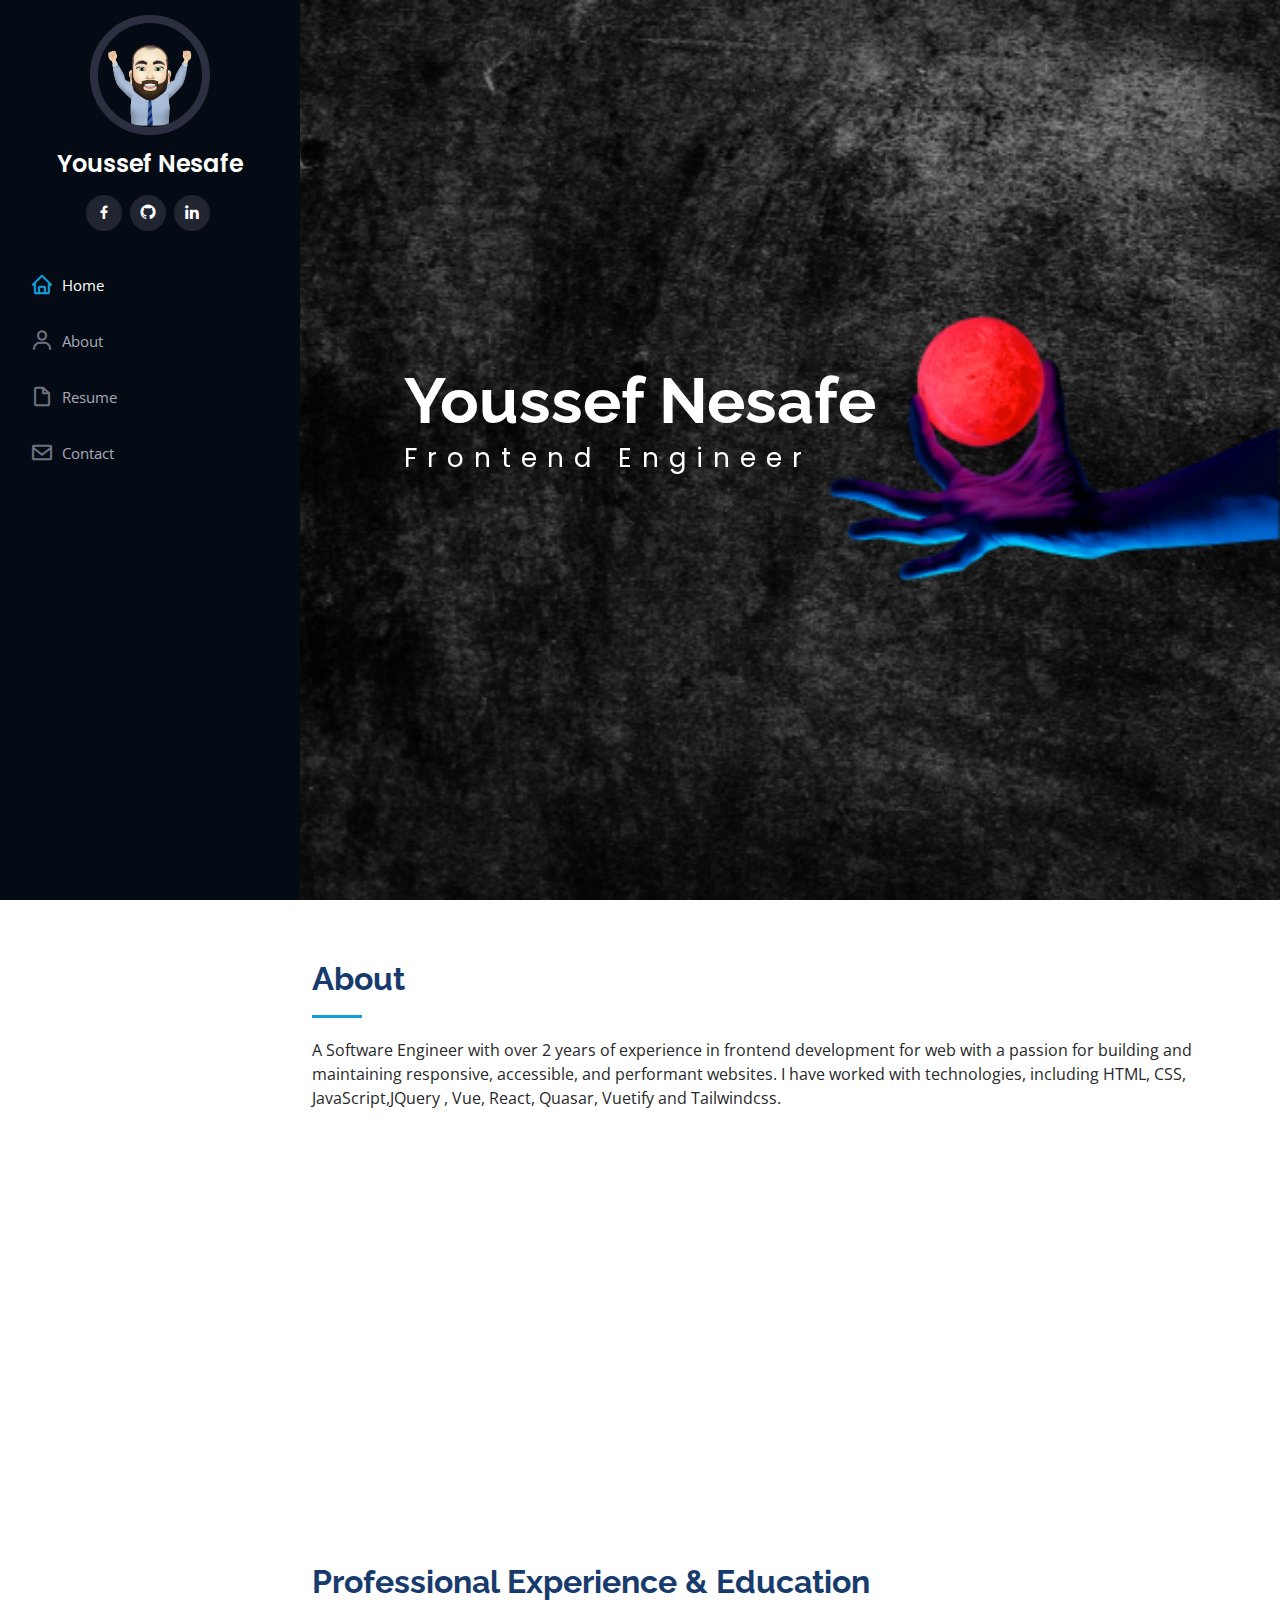
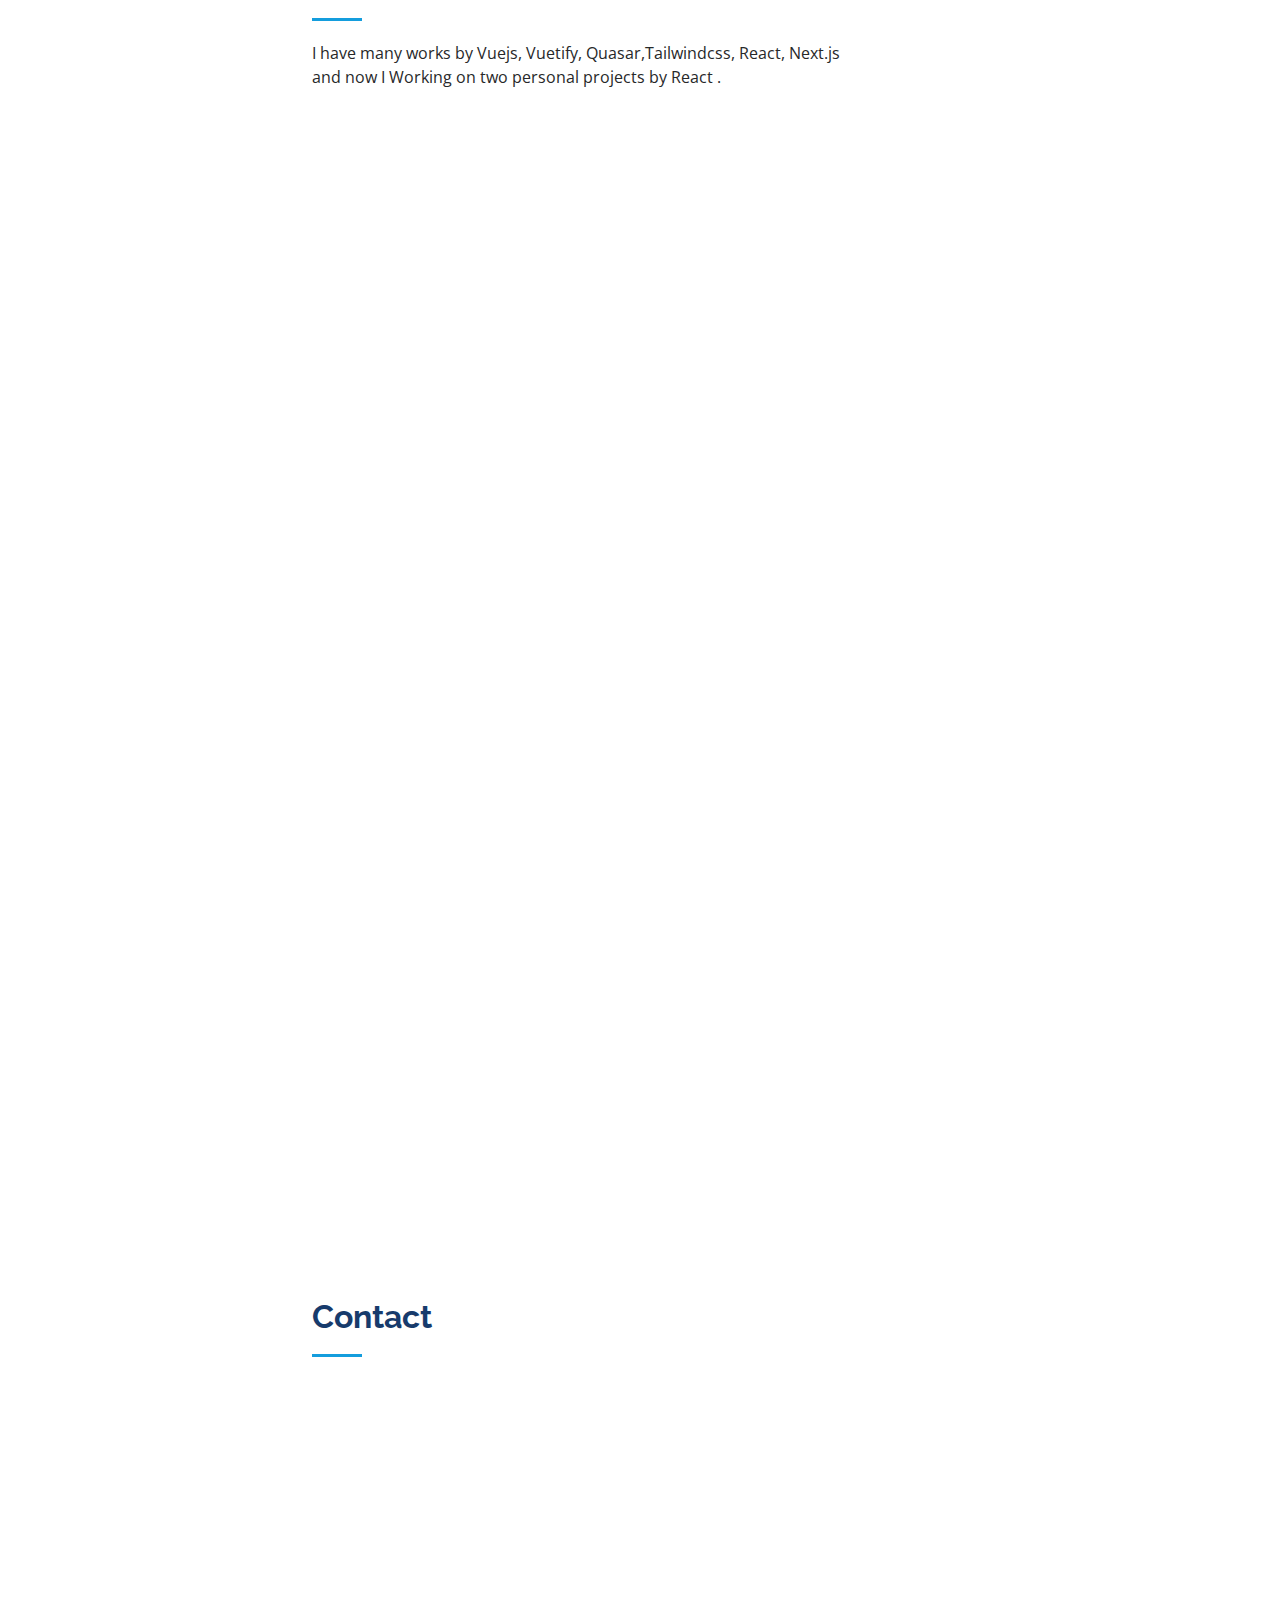
==== index.html @ 82a03970 "initial version" ====
<!DOCTYPE html>
<html lang="en">

<head>
  <meta charset="utf-8">
  <meta content="width=device-width, initial-scale=1.0" name="viewport">

  <title>Youssef Nesafe Portfolio</title>
  <meta content="" name="description">
  <meta content="" name="keywords">

  <!-- Favicons -->
  <link href="assets/img/favicon.png" rel="icon">
  <link href="assets/img/apple-touch-icon.png" rel="apple-touch-icon">

  <!-- Google Fonts -->
  <link
    href="https://fonts.googleapis.com/css?family=Open+Sans:300,300i,400,400i,600,600i,700,700i|Raleway:300,300i,400,400i,500,500i,600,600i,700,700i|Poppins:300,300i,400,400i,500,500i,600,600i,700,700i"
    rel="stylesheet">

  <!-- Vendor CSS Files -->
  <link href="assets/vendor/aos/aos.css" rel="stylesheet">
  <link href="assets/vendor/bootstrap/css/bootstrap.min.css" rel="stylesheet">
  <link href="assets/vendor/bootstrap-icons/bootstrap-icons.css" rel="stylesheet">
  <link href="assets/vendor/boxicons/css/boxicons.min.css" rel="stylesheet">
  <link href="assets/vendor/glightbox/css/glightbox.min.css" rel="stylesheet">
  <link href="assets/vendor/swiper/swiper-bundle.min.css" rel="stylesheet">

  <!-- Template Main CSS File -->
  <link href="assets/css/style.css" rel="stylesheet">

</head>

<body>

  <!-- ======= Mobile nav toggle button ======= -->
  <i class="bi bi-list mobile-nav-toggle d-xl-none"></i>

  <!-- ======= Header ======= -->
  <header id="header">
    <div class="d-flex flex-column">

      <div class="profile">
        <img src="assets/img/personal.png" alt="" class="img-fluid rounded-circle">
        <h1 class="text-light"><a href="index.html">Youssef Nesafe</a></h1>
        <div class="social-links mt-3 text-center">
          <a href="https://www.facebook.com/youssef.nesafi" target="_blank" class="facebook"><i
              class="bx bxl-facebook"></i></a>
          <a href="https://github.com/YoussefNesafe" target="_blank" class="github"><i class="bx bxl-github"></i></a>
          <a href="https://www.linkedin.com/in/youssef-nesafe/" target="_blank" class="linkedin"><i
              class="bx bxl-linkedin"></i></a>
        </div>
      </div>

      <nav id="navbar" class="nav-menu navbar">
        <ul>
          <li>
            <a href="#hero" class="nav-link scrollto active"><i class="bx bx-home">
              </i>
              <span>Home</span>
            </a>
          </li>
          <li><a href="#about" class="nav-link scrollto"><i class="bx bx-user"></i> <span>About</span></a></li>
          <li><a href="#resume" class="nav-link scrollto"><i class="bx bx-file-blank"></i> <span>Resume</span></a></li>
          <!-- <li><a href="#projects" class="nav-link scrollto"><i class="bx bx-file-blank"></i> <span>Projects</span></a> -->
          </li>
          <li><a href="#contact" class="nav-link scrollto"><i class="bx bx-envelope"></i> <span>Contact</span></a></li>
        </ul>
      </nav><!-- .nav-menu -->
    </div>
  </header><!-- End Header -->

  <!-- ======= Hero Section ======= -->
  <section id="hero" class="d-flex flex-column justify-content-center align-items-center">
    <div class="hero-container" data-aos="fade-in">
      <h1>Youssef Nesafe</h1>
      <p class="letter-space ">Frontend Engineer</p>
    </div>
  </section><!-- End Hero -->

  <main id="main">

    <!-- ======= About Section ======= -->
    <section id="about" class="about">
      <div class="container">

        <div class="section-title">
          <h2>About</h2>
          <p>
            A Software Engineer with over 2 years of experience in frontend
            development for web with a passion for building and maintaining
            responsive, accessible, and performant websites. I have worked with
            technologies, including HTML, CSS, JavaScript,JQuery , Vue, React, Quasar, Vuetify and Tailwindcss.
          </p>
        </div>

        <div class="row align-items-center">
          <div class="col-lg-4" data-aos="fade-right">
            <img src="assets/img/about.png" class="img-fluid" alt="">
          </div>
          <div class="col-lg-8 pt-4 pt-lg-0 content" data-aos="fade-left">
            <h3>Personal Information</h3>
            <div class="row align">
              <div class="col-lg-6">
                <ul>
                  <li><i class="bi bi-chevron-right"></i> <strong>Birthday:</strong> <span>19 Aug 1996</span></li>
                  <li><i class="bi bi-chevron-right"></i> <strong>Phone:</strong> <span>+971 50 109 5033</span></li>
                  <li><i class="bi bi-chevron-right"></i> <strong>City:</strong> <span>Dubai, United Arab
                      Emirates</span></li>
                </ul>
              </div>
              <div class="col-lg-6">
                <ul>
                  <li><i class="bi bi-chevron-right"></i> <strong>Age:</strong> <span>26</span></li>
                  <li><i class="bi bi-chevron-right"></i> <strong>Degree:</strong> <span>Bachelor</span></li>
                </ul>
              </div>
            </div>
          </div>
        </div>

      </div>
    </section><!-- End About Section -->

    <!-- ======= Resume Section ======= -->
    <section id="resume" class="resume">
      <div class="container">

        <div class="section-title">
          <h2>Professional Experience & Education </h2>
          <p class="col-12">
            I have many works by Vuejs, Vuetify, Quasar,Tailwindcss, React, Next.js <br /> and now I Working on two
            personal
            projects by React .
          </p>
        </div>

        <div class="row">
          <div class="col-lg-7" data-aos="fade-up" data-aos-delay="100">
            <h3 class="resume-title">Professional Experience</h3>
            <div class="resume-item">
              <h4>Middle Frontend developer
                <span style="font-style: italic; background-color: #dfdfdf;">( Nestech
                  )</span>
              </h4>
              <h5>08/2021 - Present</h5>
              <p><em>Syria (Remote) </em></p>
              <ul>
                <li>
                  Finished 10+ web applications with a responsive mobile- first approach from concept to deployment.
                </li>
                <li>
                  Mainten over 3 projects, fixing bugs, removing static words and replacing them with dynamic variables
                  at the project level (user roles, order status within the project, ....).
                </li>
                <li>
                  Participate in the analysis and design of project databases with the backend developer team.
                </li>
                <li>
                  Converted design into high-class frontend web applications with the help
                  of quasar framework.
                </li>
                <li>
                  Engaged in daily scrum meetings with our 5 members’ team to optimize
                  the development process.
                </li>

                <li>
                  Training a small team of junior frontend developers to use the company's own technologies.
                </li>
              </ul>
            </div>
            <div class="resume-item">
              <h4>Junior Frontend developer <span style="font-style: italic; background-color: #dfdfdf;">( Codlex
                  )</span></h4>
              <h5>08/2020 - 08/2021</h5>
              <p><em>Syria </em></p>
              <ul>
                <li>
                  Worked directly with UI/UX designer and converted the
                  designs she gave me to fast front-end web applications.
                </li>
                <li>
                  Enhanced legacy projects UX by implementing the right
                  technologies and fixing UI bugs.
                </li>
                <li>
                  Implemented visual designs that are user-friendly.
                </li>
              </ul>
            </div>
            <div class="resume-item">
              <h4>Junior Frontend developer <span style="font-style: italic; background-color: #dfdfdf;">( Frelancer
                  )</span></h4>
              <h5>2019 - present</h5>
              <ul>
                <li>
                  Communicate with the client and understand the requirements.
                </li>
                <li>
                  analysis Projects and designed friendly user interfaces.
                </li>
                <li>
                  Designed more than 10 landing pages from scratch.
                </li>
              </ul>
            </div>
          </div>
          <div class="col-lg-5" data-aos="fade-up">
            <h3 class="resume-title">Education</h3>
            <div class="resume-item">
              <h4>Bachelor of Software Engineering</h4>
              <h5>2015 - 2021</h5>

            </div>

          </div>
        </div>

      </div>
    </section><!-- End Resume Section -->


    <!-- ======= Projects Section ======= -->
    <!-- <section id="projects" class="resume">
      <div class="container">

        <div class="section-title">
          <h2>Projects </h2>

        </div>

        <div class="row">
          <div class="col-lg-8" data-aos="fade-up" data-aos-delay="100">
            <div class="resume-item">
              <h4>Senior graphic design specialist</h4>
              <h5>2019 - Present</h5>
              <p><em>Experion, New York, NY </em></p>
              <ul>
                <li>Lead in the design, development, and implementation of the graphic, layout, and production
                  communication materials</li>
                <li>Delegate tasks to the 7 members of the design team and provide counsel on all aspects of the
                  project. </li>
                <li>Supervise the assessment of all graphic materials in order to ensure quality and accuracy of the
                  design</li>
                <li>Oversee the efficient use of production project budgets ranging from $2,000 - $25,000</li>
              </ul>
            </div>
            <div class="resume-item">
              <h4>Graphic design specialist</h4>
              <h5>2017 - 2018</h5>
              <p><em>Stepping Stone Advertising, New York, NY</em></p>
              <ul>
                <li>Developed numerous marketing programs (logos, brochures,infographics, presentations, and
                  advertisements).</li>
                <li>Managed up to 5 projects or tasks at a given time while under pressure</li>
                <li>Recommended and consulted with clients on the most appropriate graphic design</li>
                <li>Created 4+ design presentations and proposals a month for clients and account managers</li>
              </ul>
            </div>
          </div>

        </div>
      </div>

      </div>
    </section> -->

    <!-- End Projects Section -->

    <!-- ======= Contact Section ======= -->
    <section id="contact" class="contact">
      <div class="container">

        <div class="section-title">
          <h2>Contact</h2>
        </div>

        <div class="row" data-aos="fade-in">

          <div class="col-lg-12 d-flex align-items-stretch">
            <div class="info">
              <div class=" col-lg-12 row pb-3">
                <div class="address col-lg-4">
                  <i class="bi bi-geo-alt"></i>
                  <h4>Location:</h4>
                  <p>Dubai, United Arab Emirates</p>
                </div>

                <div class="email col-lg-4">
                  <i class="bi bi-envelope"></i>
                  <h4>Email:</h4>
                  <p>ynessafe@gmail.com</p>
                </div>

                <div class="phone col-lg-4">
                  <i class="bi bi-phone"></i>
                  <h4>Call:</h4>
                  <p>+971 50 109 5033</p>
                </div>

              </div>

              <div>
                <img src="/assets/img/mail.svg" style="border:0; width: 100%; height: 290px;" alt="" srcset="">
              </div>
            </div>

          </div>

          <!-- <div class="col-lg-7 mt-5 mt-lg-0 d-flex align-items-stretch">
            <form action="forms/contact.php" method="post" role="form" class="php-email-form">
              <div class="row">
                <div class="form-group col-md-6">
                  <label for="name">Your Name</label>
                  <input type="text" name="name" class="form-control" id="name" required>
                </div>
                <div class="form-group col-md-6">
                  <label for="name">Your Email</label>
                  <input type="email" class="form-control" name="email" id="email" required>
                </div>
              </div>
              <div class="form-group">
                <label for="name">Subject</label>
                <input type="text" class="form-control" name="subject" id="subject" required>
              </div>
              <div class="form-group">
                <label for="name">Message</label>
                <textarea class="form-control" name="message" rows="10" required></textarea>
              </div>
              <div class="my-3">
                <div class="loading">Loading</div>
                <div class="error-message"></div>
                <div class="sent-message">Your message has been sent. Thank you!</div>
              </div>
              <div class="text-center"><button type="submit">Send Message</button></div>
            </form>
          </div> -->

        </div>

      </div>
    </section><!-- End Contact Section -->

  </main><!-- End #main -->

  <!-- ======= Footer ======= -->
  <footer id="footer">
    <div class="container">

    </div>
  </footer><!-- End  Footer -->

  <a href="#" class="back-to-top d-flex align-items-center justify-content-center"><i
      class="bi bi-arrow-up-short"></i></a>

  <!-- Vendor JS Files -->
  <script src="assets/vendor/purecounter/purecounter.js"></script>
  <script src="assets/vendor/aos/aos.js"></script>
  <script src="assets/vendor/bootstrap/js/bootstrap.bundle.min.js"></script>
  <script src="assets/vendor/glightbox/js/glightbox.min.js"></script>
  <script src="assets/vendor/isotope-layout/isotope.pkgd.min.js"></script>
  <script src="assets/vendor/swiper/swiper-bundle.min.js"></script>
  <script src="assets/vendor/typed.js/typed.min.js"></script>
  <script src="assets/vendor/waypoints/noframework.waypoints.js"></script>
  <script src="assets/vendor/php-email-form/validate.js"></script>

  <!-- Template Main JS File -->
  <script src="assets/js/main.js"></script>

</body>

</html>
---- assets/css/style.css ----
/*--------------------------------------------------------------
# General
--------------------------------------------------------------*/
body {
  font-family: "Open Sans", sans-serif;
  color: #272829;
}

a {
  color: #149ddd;
  text-decoration: none;
}

a:hover {
  color: #37b3ed;
  text-decoration: none;
}

h1, h2, h3, h4, h5, h6 {
  font-family: "Raleway", sans-serif;
}
.letter-space{
  letter-spacing: 10px;
}
.text-primary{
  color : #149DDD
}
.bold{
  font-weight: bold;
}
/*--------------------------------------------------------------
# Back to top button
--------------------------------------------------------------*/
.back-to-top {
  position: fixed;
  visibility: hidden;
  opacity: 0;
  right: 15px;
  bottom: 15px;
  z-index: 996;
  background: #149ddd;
  width: 40px;
  height: 40px;
  border-radius: 50px;
  transition: all 0.4s;
}
.back-to-top i {
  font-size: 28px;
  color: #fff;
  line-height: 0;
}
.back-to-top:hover {
  background: #2eafec;
  color: #fff;
}
.back-to-top.active {
  visibility: visible;
  opacity: 1;
}

/*--------------------------------------------------------------
# Header
--------------------------------------------------------------*/
#header {
  position: fixed;
  top: 0;
  left: 0;
  bottom: 0;
  width: 300px;
  transition: all ease-in-out 0.5s;
  z-index: 9997;
  transition: all 0.5s;
  padding: 0 15px;
  background: #040b14;
  overflow-y: auto;
}
#header .profile img {
  margin: 15px auto;
  display: block;
  width: 120px;
  border: 8px solid #2c2f3f;
}
#header .profile h1 {
  font-size: 24px;
  margin: 0;
  padding: 0;
  font-weight: 600;
  -moz-text-align-last: center;
  text-align-last: center;
  font-family: "Poppins", sans-serif;
}
#header .profile h1 a, #header .profile h1 a:hover {
  color: #fff;
  text-decoration: none;
}
#header .profile .social-links a {
  font-size: 18px;
  display: inline-block;
  background: #212431;
  color: #fff;
  line-height: 1;
  padding: 8px 0;
  margin-right: 4px;
  border-radius: 50%;
  text-align: center;
  width: 36px;
  height: 36px;
  transition: 0.3s;
}
#header .profile .social-links a:hover {
  background: #149ddd;
  color: #fff;
  text-decoration: none;
}

#main {
  margin-left: 300px;
}

@media (max-width: 1199px) {
  #header {
    left: -300px;
  }

  #main {
    margin-left: 0;
  }
}
/*--------------------------------------------------------------
# Navigation Menu
--------------------------------------------------------------*/
/* Desktop Navigation */
.nav-menu {
  padding: 30px 0 0 0;
}
.nav-menu * {
  margin: 0;
  padding: 0;
  list-style: none;
}
.nav-menu > ul > li {
  position: relative;
  white-space: nowrap;
}
.nav-menu a, .nav-menu a:focus {
  display: flex;
  align-items: center;
  color: #a8a9b4;
  padding: 12px 15px;
  margin-bottom: 8px;
  transition: 0.3s;
  font-size: 15px;
}
.nav-menu a i, .nav-menu a:focus i {
  font-size: 24px;
  padding-right: 8px;
  color: #6f7180;
}
.nav-menu a:hover, .nav-menu .active, .nav-menu .active:focus, .nav-menu li:hover > a {
  text-decoration: none;
  color: #fff;
}
.nav-menu a:hover i, .nav-menu .active i, .nav-menu .active:focus i, .nav-menu li:hover > a i {
  color: #149ddd;
}

/* Mobile Navigation */
.mobile-nav-toggle {
  position: fixed;
  right: 15px;
  top: 15px;
  z-index: 9998;
  border: 0;
  font-size: 24px;
  transition: all 0.4s;
  outline: none !important;
  background-color: #149ddd;
  color: #fff;
  width: 40px;
  height: 40px;
  display: inline-flex;
  align-items: center;
  justify-content: center;
  line-height: 0;
  border-radius: 50px;
  cursor: pointer;
}

.mobile-nav-active {
  overflow: hidden;
}
.mobile-nav-active #header {
  left: 0;
}

/*--------------------------------------------------------------
# Hero Section
--------------------------------------------------------------*/
#hero {
  width: 100%;
  height: 100vh;
  background: url("../img/background.png") top center;
  background-size: cover;
  background-position: right center;
}
#hero .hero-container {
  position: relative;
  z-index: 2;
  min-width: 300px;
}
#hero h1 {
  margin: 0 0 10px 0;
  font-size: 64px;
  font-weight: 700;
  line-height: 56px;
  color: #fff;
}
#hero p {
  color: #fff;
  margin-bottom: 50px;
  font-size: 26px;
  font-family: "Poppins", sans-serif;
}
#hero p span {
  color: #fff;
  padding-bottom: 4px;
  letter-spacing: 1px;
  border-bottom: 3px solid #149ddd;
}
@media (min-width: 1024px) {
  #hero {
    background-attachment: fixed;
  }
}
@media (max-width: 768px) {
  #hero h1 {
    font-size: 28px;
    line-height: 36px;
  }
  #hero h2 {
    font-size: 18px;
    line-height: 24px;
    margin-bottom: 30px;
  }
}

/*--------------------------------------------------------------
# Sections General
--------------------------------------------------------------*/
section {
  padding: 60px 0;
  overflow: hidden;
}

.section-bg {
  background: #f5f8fd;
}

.section-title {
  padding-bottom: 30px;
}
.section-title h2 {
  font-size: 32px;
  font-weight: bold;
  margin-bottom: 20px;
  padding-bottom: 20px;
  position: relative;
  color: #173b6c;
}
.section-title h2::after {
  content: "";
  position: absolute;
  display: block;
  width: 50px;
  height: 3px;
  background: #149ddd;
  bottom: 0;
  left: 0;
}
.section-title p {
  margin-bottom: 0;
}

/*--------------------------------------------------------------
# About
--------------------------------------------------------------*/
.about .content h3 {
  font-weight: 700;
  font-size: 26px;
  color: #173b6c;
}
.about .content ul {
  list-style: none;
  padding: 0;
}
.about .content ul li {
  margin-bottom: 20px;
  display: flex;
  align-items: center;
}
.about .content ul strong {
  margin-right: 10px;
}
.about .content ul i {
  font-size: 16px;
  margin-right: 5px;
  color: #149ddd;
  line-height: 0;
}
.about .content p:last-child {
  margin-bottom: 0;
}

/*--------------------------------------------------------------
# Facts
--------------------------------------------------------------*/
.facts {
  padding-bottom: 30px;
}
.facts .count-box {
  padding: 30px;
  width: 100%;
}
.facts .count-box i {
  display: block;
  font-size: 44px;
  color: #149ddd;
  float: left;
  line-height: 0;
}
.facts .count-box span {
  font-size: 48px;
  line-height: 40px;
  display: block;
  font-weight: 700;
  color: #050d18;
  margin-left: 60px;
}
.facts .count-box p {
  padding: 15px 0 0 0;
  margin: 0 0 0 60px;
  font-family: "Raleway", sans-serif;
  font-size: 14px;
  color: #122f57;
}
.facts .count-box a {
  font-weight: 600;
  display: block;
  margin-top: 20px;
  color: #122f57;
  font-size: 15px;
  font-family: "Poppins", sans-serif;
  transition: ease-in-out 0.3s;
}
.facts .count-box a:hover {
  color: #1f5297;
}

/*--------------------------------------------------------------
# Akills
--------------------------------------------------------------*/
.skills .progress {
  height: 60px;
  display: block;
  background: none;
  border-radius: 0;
}
.skills .progress .skill {
  padding: 0;
  margin: 0 0 6px 0;
  text-transform: uppercase;
  display: block;
  font-weight: 600;
  font-family: "Poppins", sans-serif;
  color: #050d18;
}
.skills .progress .skill .val {
  float: right;
  font-style: normal;
}
.skills .progress-bar-wrap {
  background: #dce8f8;
  height: 10px;
}
.skills .progress-bar {
  width: 1px;
  height: 10px;
  transition: 0.9s;
  background-color: #149ddd;
}

/*--------------------------------------------------------------
# Resume
--------------------------------------------------------------*/
.resume .resume-title {
  font-size: 26px;
  font-weight: 700;
  margin-top: 20px;
  margin-bottom: 20px;
  color: #050d18;
}
.resume .resume-item {
  padding: 0 0 20px 20px;
  margin-top: -2px;
  border-left: 2px solid #1f5297;
  position: relative;
}
.resume .resume-item h4 {
  line-height: 18px;
  font-size: 18px;
  font-weight: 600;
  text-transform: uppercase;
  font-family: "Poppins", sans-serif;
  color: #050d18;
  margin-bottom: 10px;
}
.resume .resume-item h5 {
  font-size: 16px;
  background: #e4edf9;
  padding: 5px 15px;
  display: inline-block;
  font-weight: 600;
  margin-bottom: 10px;
}
.resume .resume-item ul {
  padding-left: 20px;
}
.resume .resume-item ul li {
  padding-bottom: 10px;
}
.resume .resume-item:last-child {
  padding-bottom: 0;
}
.resume .resume-item::before {
  content: "";
  position: absolute;
  width: 16px;
  height: 16px;
  border-radius: 50px;
  left: -9px;
  top: 0;
  background: #fff;
  border: 2px solid #1f5297;
}


/*--------------------------------------------------------------
# Contact
--------------------------------------------------------------*/
.contact {
  padding-bottom: 130px;
}
.contact .info {
  padding: 30px;
  background: #fff;
  width: 100%;
  box-shadow: 0 0 24px 0 rgba(0, 0, 0, 0.12);
}
.contact .info i {
  font-size: 20px;
  color: #149ddd;
  float: left;
  width: 44px;
  height: 44px;
  background: #dff3fc;
  display: flex;
  justify-content: center;
  align-items: center;
  border-radius: 50px;
  transition: all 0.3s ease-in-out;
}
.contact .info h4 {
  padding: 0 0 0 60px;
  font-size: 22px;
  font-weight: 600;
  margin-bottom: 5px;
  color: #050d18;
}
.contact .info p {
  padding: 0 0 10px 60px;
  margin-bottom: 20px;
  font-size: 14px;
  color: #173b6c;
}
.contact .info .email p {
  padding-top: 5px;
}
.contact .info .social-links {
  padding-left: 60px;
}
.contact .info .social-links a {
  font-size: 18px;
  display: inline-block;
  background: #333;
  color: #fff;
  line-height: 1;
  padding: 8px 0;
  border-radius: 50%;
  text-align: center;
  width: 36px;
  height: 36px;
  transition: 0.3s;
  margin-right: 10px;
}
.contact .info .social-links a:hover {
  background: #149ddd;
  color: #fff;
}
.contact .info .email:hover i, .contact .info .address:hover i, .contact .info .phone:hover i {
  background: #149ddd;
  color: #fff;
}
.contact .php-email-form {
  width: 100%;
  padding: 30px;
  background: #fff;
  box-shadow: 0 0 24px 0 rgba(0, 0, 0, 0.12);
}
.contact .php-email-form .form-group {
  padding-bottom: 8px;
}
.contact .php-email-form .validate {
  display: none;
  color: red;
  margin: 0 0 15px 0;
  font-weight: 400;
  font-size: 13px;
}
.contact .php-email-form .error-message {
  display: none;
  color: #fff;
  background: #ed3c0d;
  text-align: left;
  padding: 15px;
  font-weight: 600;
}
.contact .php-email-form .error-message br + br {
  margin-top: 25px;
}
.contact .php-email-form .sent-message {
  display: none;
  color: #fff;
  background: #18d26e;
  text-align: center;
  padding: 15px;
  font-weight: 600;
}
.contact .php-email-form .loading {
  display: none;
  background: #fff;
  text-align: center;
  padding: 15px;
}
.contact .php-email-form .loading:before {
  content: "";
  display: inline-block;
  border-radius: 50%;
  width: 24px;
  height: 24px;
  margin: 0 10px -6px 0;
  border: 3px solid #18d26e;
  border-top-color: #eee;
  -webkit-animation: animate-loading 1s linear infinite;
  animation: animate-loading 1s linear infinite;
}
.contact .php-email-form .form-group {
  margin-bottom: 15px;
}
.contact .php-email-form label {
  padding-bottom: 8px;
}
.contact .php-email-form input, .contact .php-email-form textarea {
  border-radius: 0;
  box-shadow: none;
  font-size: 14px;
}
.contact .php-email-form input {
  height: 44px;
}
.contact .php-email-form textarea {
  padding: 10px 15px;
}
.contact .php-email-form button[type=submit] {
  background: #149ddd;
  border: 0;
  padding: 10px 24px;
  color: #fff;
  transition: 0.4s;
  border-radius: 4px;
}
.contact .php-email-form button[type=submit]:hover {
  background: #37b3ed;
}
@-webkit-keyframes animate-loading {
  0% {
    transform: rotate(0deg);
  }
  100% {
    transform: rotate(360deg);
  }
}
@keyframes animate-loading {
  0% {
    transform: rotate(0deg);
  }
  100% {
    transform: rotate(360deg);
  }
}

/*--------------------------------------------------------------
# Breadcrumbs
--------------------------------------------------------------*/
.breadcrumbs {
  padding: 20px 0;
  background: #f9f9f9;
}
.breadcrumbs h2 {
  font-size: 26px;
  font-weight: 300;
}
.breadcrumbs ol {
  display: flex;
  flex-wrap: wrap;
  list-style: none;
  padding: 0;
  margin: 0;
  font-size: 15px;
}
.breadcrumbs ol li + li {
  padding-left: 10px;
}
.breadcrumbs ol li + li::before {
  display: inline-block;
  padding-right: 10px;
  color: #0e2442;
  content: "/";
}
@media (max-width: 768px) {
  .breadcrumbs .d-flex {
    display: block !important;
  }
  .breadcrumbs ol {
    display: block;
  }
  .breadcrumbs ol li {
    display: inline-block;
  }
}

/*--------------------------------------------------------------
# Footer
--------------------------------------------------------------*/
#footer {
  padding: 15px;
  color: #f4f6fd;
  font-size: 14px;
  position: fixed;
  left: 0;
  bottom: 0;
  width: 300px;
  z-index: 9999;
  background: #040b14;
}
#footer .copyright {
  text-align: center;
}
#footer .credits {
  padding-top: 5px;
  text-align: center;
  font-size: 13px;
  color: #eaebf0;
}
@media (max-width: 1199px) {
  #footer {
    position: static;
    width: auto;
    padding-right: 20px 15px;
  }
}
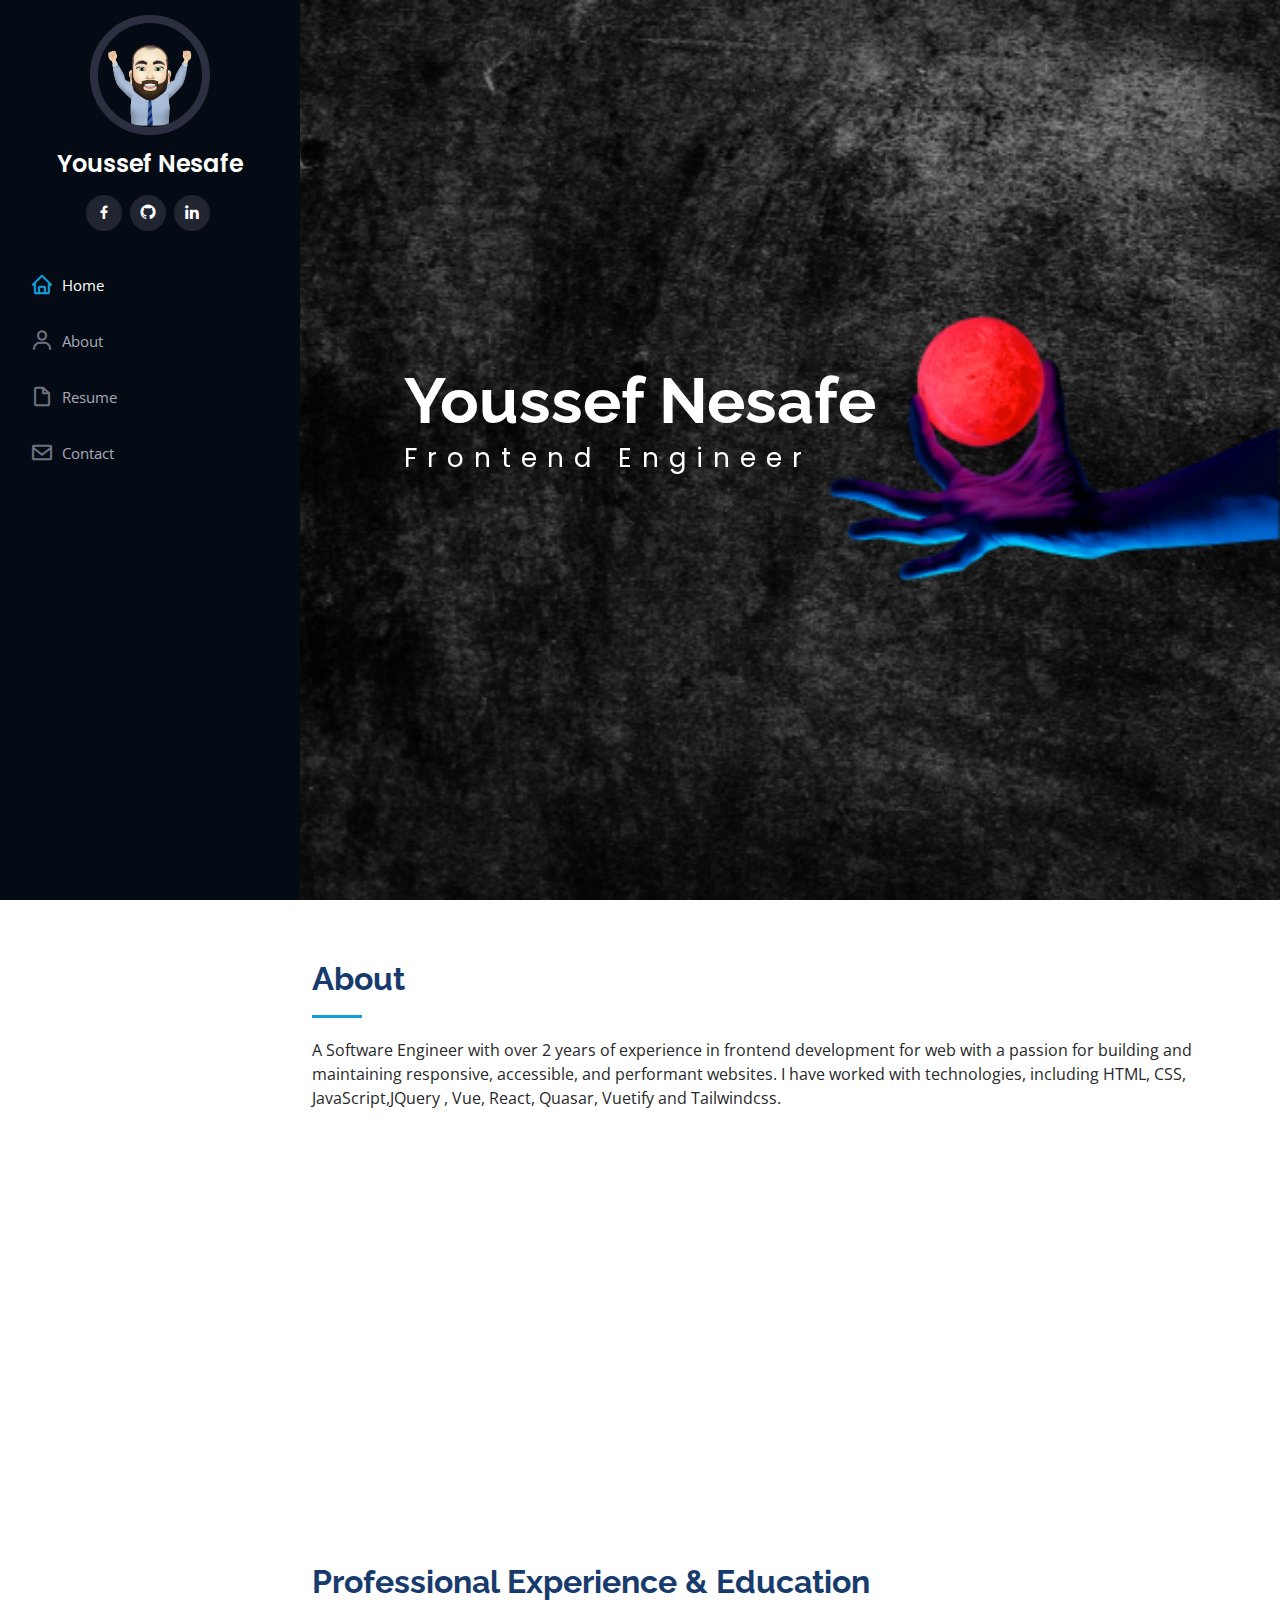
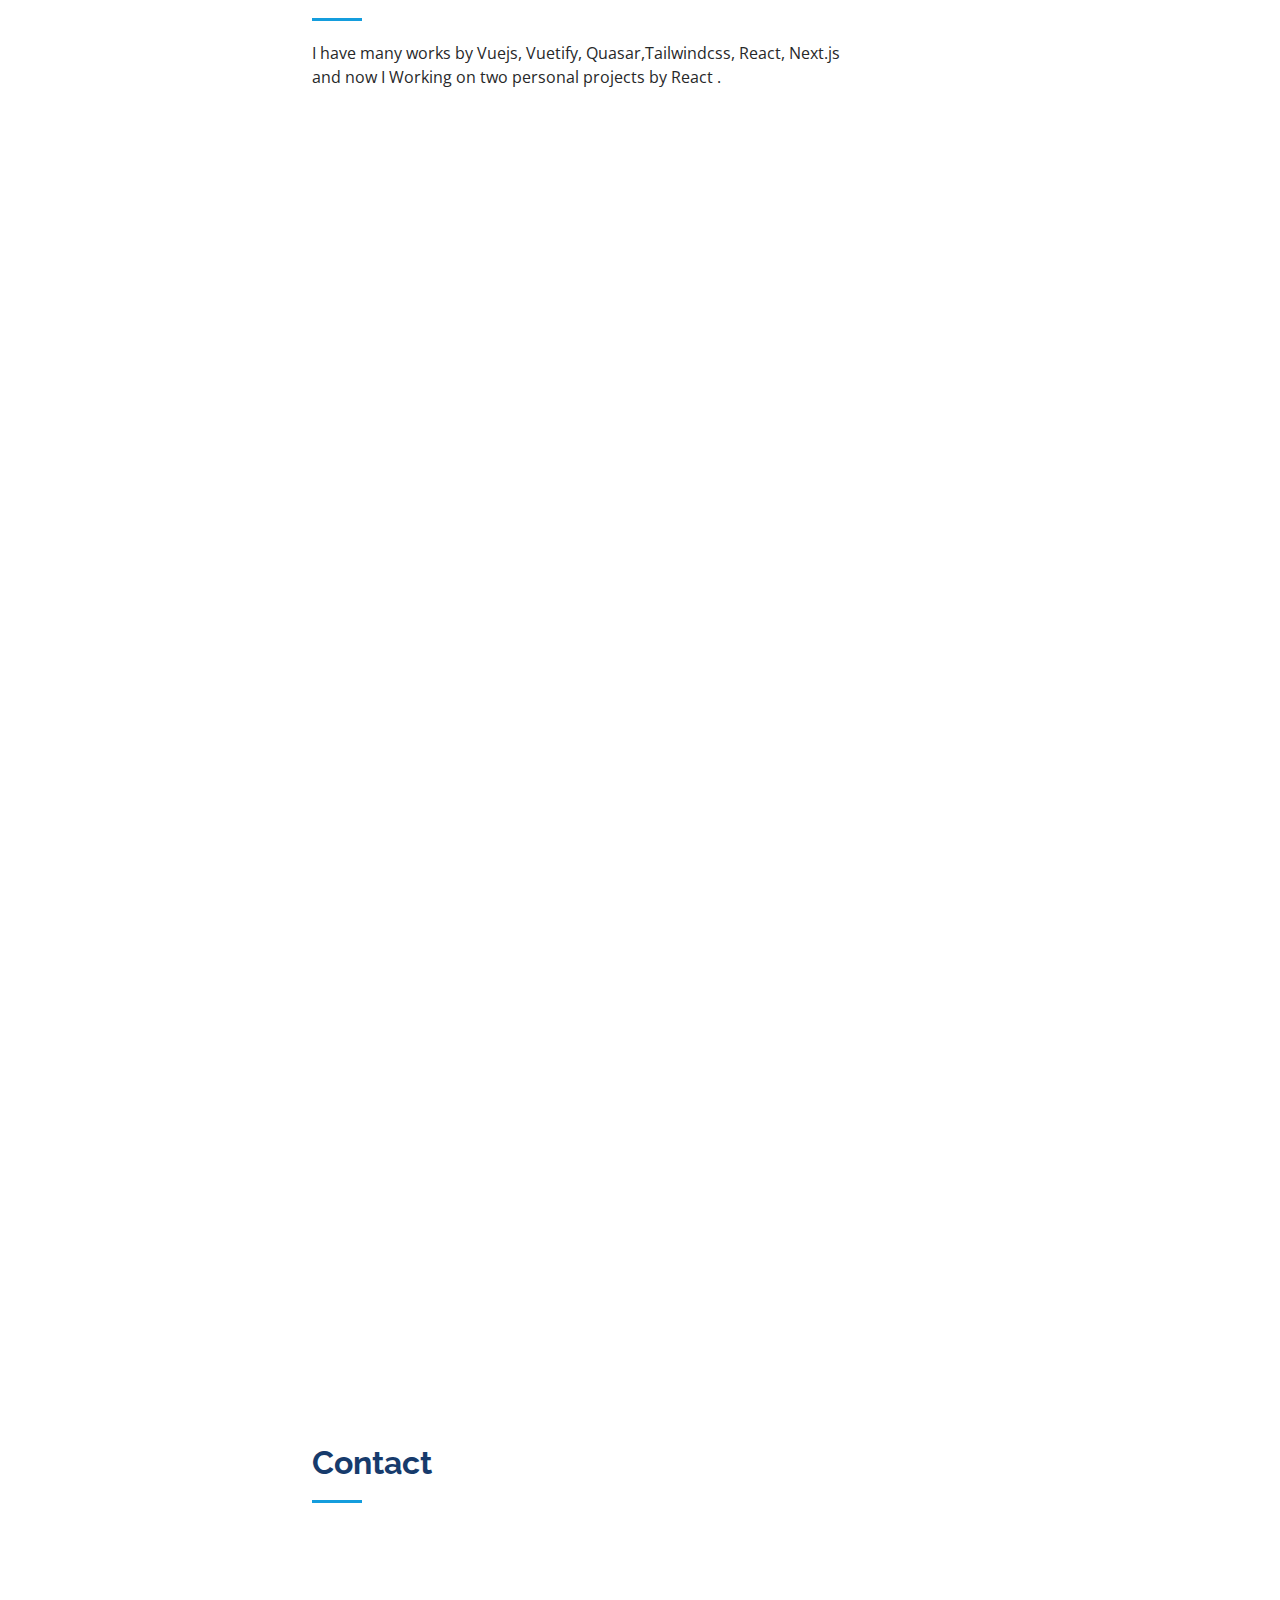
==== commit d46254e7: "fix bugs" ====
--- a/index.html
+++ b/index.html
@@ -139,50 +139,62 @@
           <div class="col-lg-7" data-aos="fade-up" data-aos-delay="100">
             <h3 class="resume-title">Professional Experience</h3>
             <div class="resume-item">
-              <h4>Middle Frontend developer
-                <span style="font-style: italic; background-color: #dfdfdf;">( Nestech
+              <h4>Senior Frontend Developer
+                <span>( Nestech)</span>
+              </h4>
+              <h5>03/2021 - Present</h5>
+              <p><em>Syria (Remote) </em></p>
+              <ul>
+                <li>
+                  Finished 10+ web applications with a responsive mobile- first approach
+                  from concept to deployment.
+                </li>
+                <li>
+                  Maintained over 3 projects, fixing bugs, removing static words and
+                  replacing them with dynamic variables at the project level (user roles, order status within the
+                  project, ....).
+                </li>
+                <li>
+                  Have Trained a small team of junior frontend developers to use the
+                  company's own technologies.
+                </li>
+              </ul>
+            </div>
+            <div class="resume-item">
+              <h4>Middle Frontend Developer
+                <span style="font-style: italic; font-size: 14px;">( Nestech
                   )</span>
               </h4>
-              <h5>08/2021 - Present</h5>
+              <h5>09/2019 - 03/2021</h5>
               <p><em>Syria (Remote) </em></p>
               <ul>
                 <li>
-                  Finished 10+ web applications with a responsive mobile- first approach from concept to deployment.
-                </li>
-                <li>
-                  Mainten over 3 projects, fixing bugs, removing static words and replacing them with dynamic variables
-                  at the project level (user roles, order status within the project, ....).
-                </li>
-                <li>
-                  Participate in the analysis and design of project databases with the backend developer team.
-                </li>
-                <li>
-                  Converted design into high-class frontend web applications with the help
-                  of quasar framework.
-                </li>
-                <li>
-                  Engaged in daily scrum meetings with our 5 members’ team to optimize
-                  the development process.
-                </li>
-
-                <li>
-                  Training a small team of junior frontend developers to use the company's own technologies.
-                </li>
-              </ul>
-            </div>
-            <div class="resume-item">
-              <h4>Junior Frontend developer <span style="font-style: italic; background-color: #dfdfdf;">( Codlex
+                  Participate in the analysis and design of project databases with the
+                  backend developer team
+                </li>
+                <li>
+                  Converted design into high-class frontend web applications with the
+                  help of quasar framework.
+                </li>
+                <li>
+                  Engaged in daily scrum meetings with our 5 members’ team to
+                  optimize the development process.
+                </li>
+              </ul>
+            </div>
+            <div class="resume-item">
+              <h4>Junior Frontend developer <span style="font-style: italic; font-size: 14px;">( Codlex
                   )</span></h4>
-              <h5>08/2020 - 08/2021</h5>
+              <h5>08/2018 - 08/2019</h5>
               <p><em>Syria </em></p>
               <ul>
                 <li>
-                  Worked directly with UI/UX designer and converted the
-                  designs she gave me to fast front-end web applications.
-                </li>
-                <li>
-                  Enhanced legacy projects UX by implementing the right
-                  technologies and fixing UI bugs.
+                  Worked directly with UI/UX designer and converted the designs she
+                  gave me to fast front-end web applications.
+                </li>
+                <li>
+                  Enhanced legacy projects UX by implementing the right technologies
+                  and fixing UI bugs.
                 </li>
                 <li>
                   Implemented visual designs that are user-friendly.
@@ -190,9 +202,9 @@
               </ul>
             </div>
             <div class="resume-item">
-              <h4>Junior Frontend developer <span style="font-style: italic; background-color: #dfdfdf;">( Frelancer
+              <h4>Frontend developer <span style="font-style: italic;font-size: 14px;">( Frelancer
                   )</span></h4>
-              <h5>2019 - present</h5>
+              <h5>08/2017 - Present</h5>
               <ul>
                 <li>
                   Communicate with the client and understand the requirements.
@@ -201,7 +213,7 @@
                   analysis Projects and designed friendly user interfaces.
                 </li>
                 <li>
-                  Designed more than 10 landing pages from scratch.
+                  Designed more than 10 landing pages from scratch
                 </li>
               </ul>
             </div>
@@ -210,8 +222,7 @@
             <h3 class="resume-title">Education</h3>
             <div class="resume-item">
               <h4>Bachelor of Software Engineering</h4>
-              <h5>2015 - 2021</h5>
-
+              <h5>11/2014 - 03/2021</h5>
             </div>
 
           </div>
@@ -302,7 +313,7 @@
               </div>
 
               <div>
-                <img src="/assets/img/mail.svg" style="border:0; width: 100%; height: 290px;" alt="" srcset="">
+                <img src="assets/img/mail.svg" style="border:0; width: 100%; height: 290px;" alt="" srcset="">
               </div>
             </div>
 
--- a/assets/css/style.css
+++ b/assets/css/style.css
@@ -244,6 +244,11 @@
     margin-bottom: 30px;
   }
 }
+@media (max-width: 430px) {
+  #hero .hero-container{
+    margin-left: 30px;
+  }
+}
 
 /*--------------------------------------------------------------
 # Sections General
@@ -412,8 +417,12 @@
   font-weight: 600;
   text-transform: uppercase;
   font-family: "Poppins", sans-serif;
-  color: #050d18;
+  color: #173b6c;
   margin-bottom: 10px;
+}
+.resume .resume-item span {
+   font-style: italic;
+   font-size: 13px;
 }
 .resume .resume-item h5 {
   font-size: 16px;
@@ -444,6 +453,11 @@
   border: 2px solid #1f5297;
 }
 
+@media (max-width: 420px) {
+  .resume .resume-item span {
+    display: block !important;
+  }
+}
 
 /*--------------------------------------------------------------
 # Contact
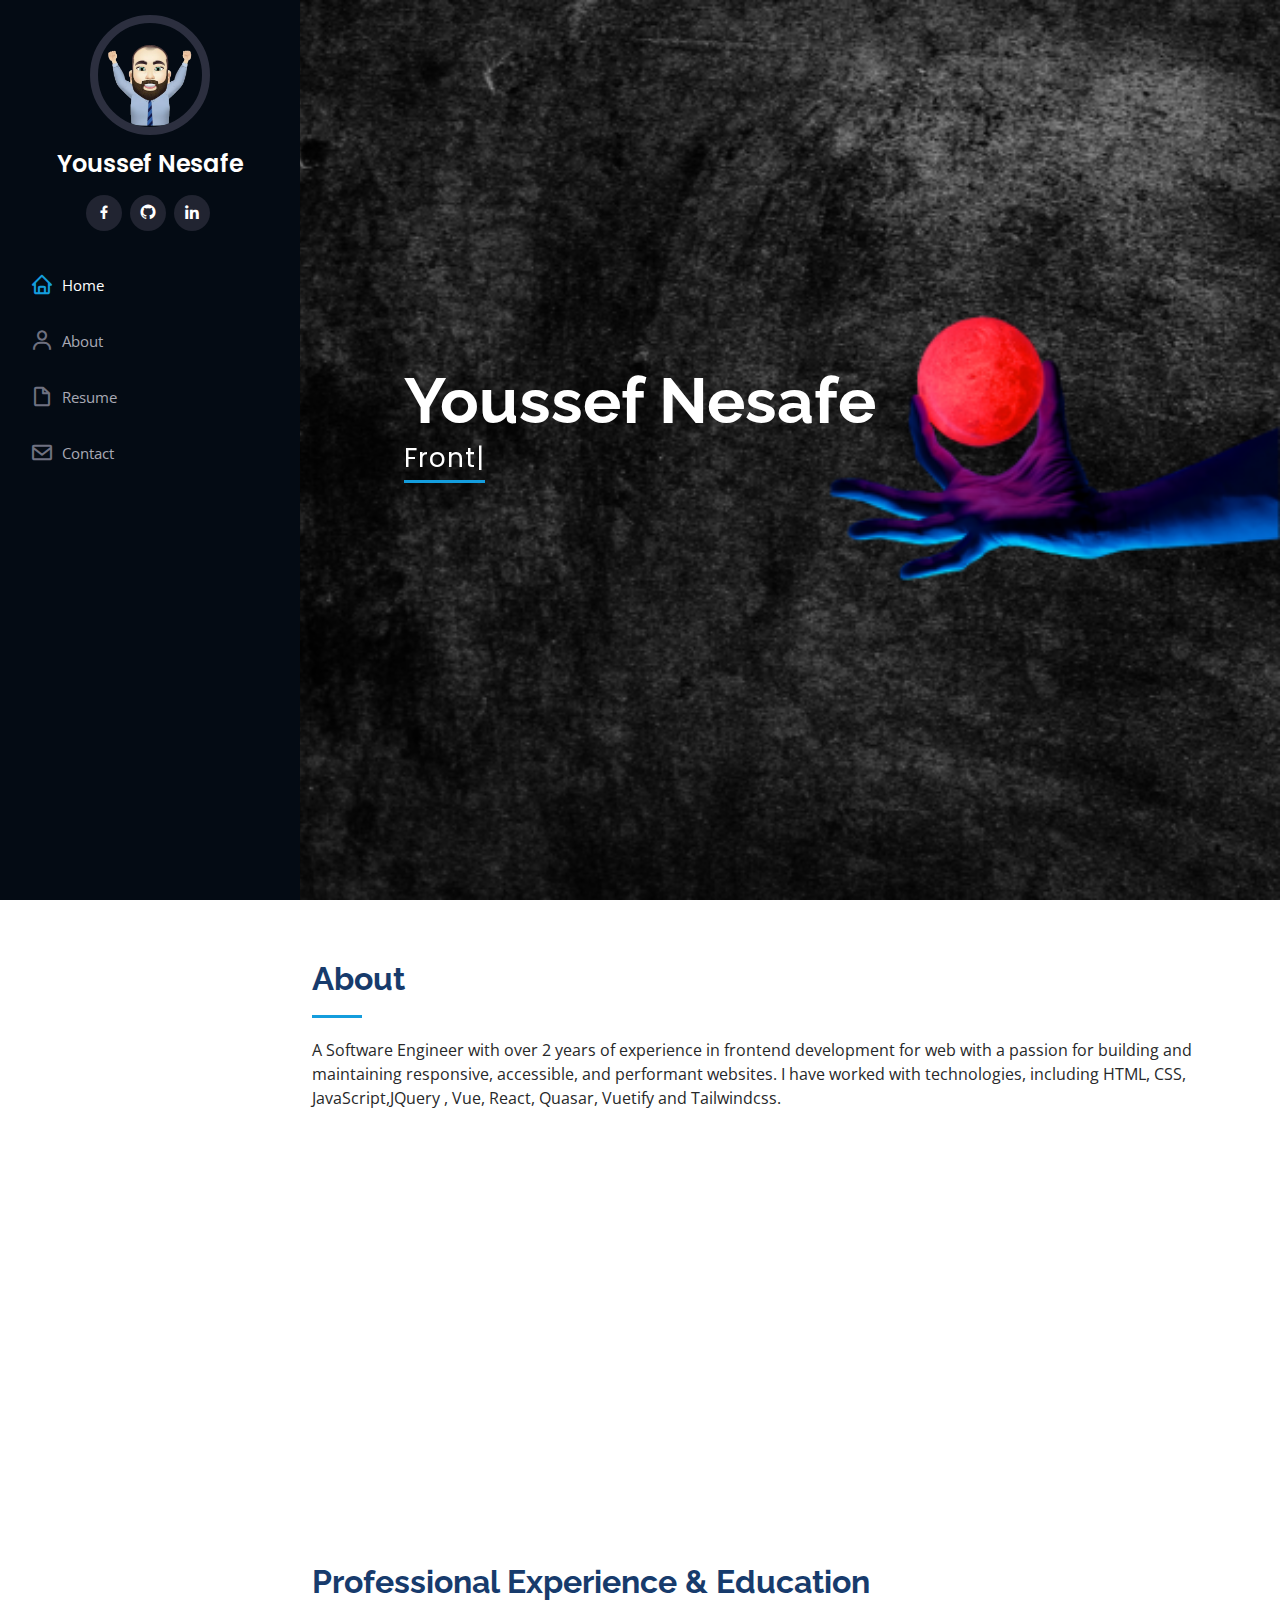
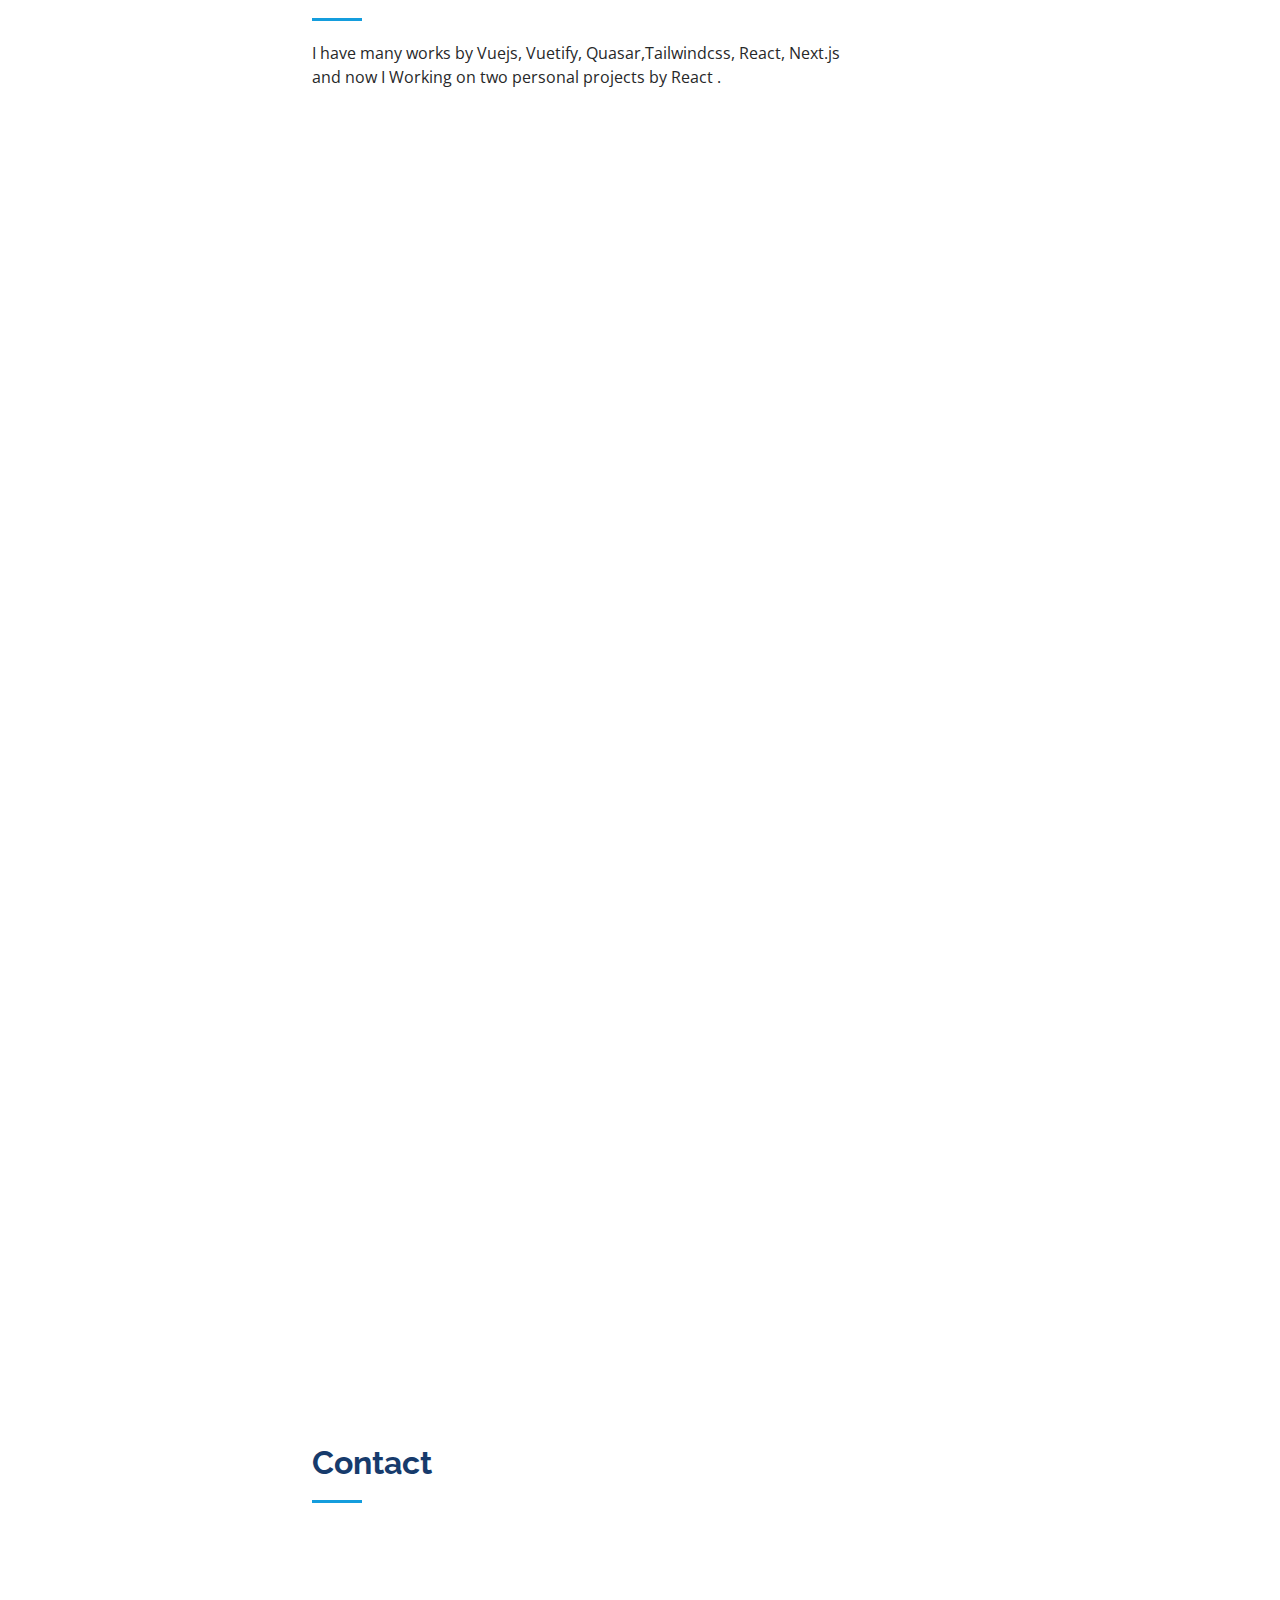
==== commit 374c4b0f: "type effect" ====
--- a/index.html
+++ b/index.html
@@ -73,8 +73,8 @@
   <!-- ======= Hero Section ======= -->
   <section id="hero" class="d-flex flex-column justify-content-center align-items-center">
     <div class="hero-container" data-aos="fade-in">
-      <h1>Youssef Nesafe</h1>
-      <p class="letter-space ">Frontend Engineer</p>
+      <h1> Youssef Nesafe</h1>
+      <p><span class="typed " data-typed-items="Frontend Engineer"></span></p>
     </div>
   </section><!-- End Hero -->
 
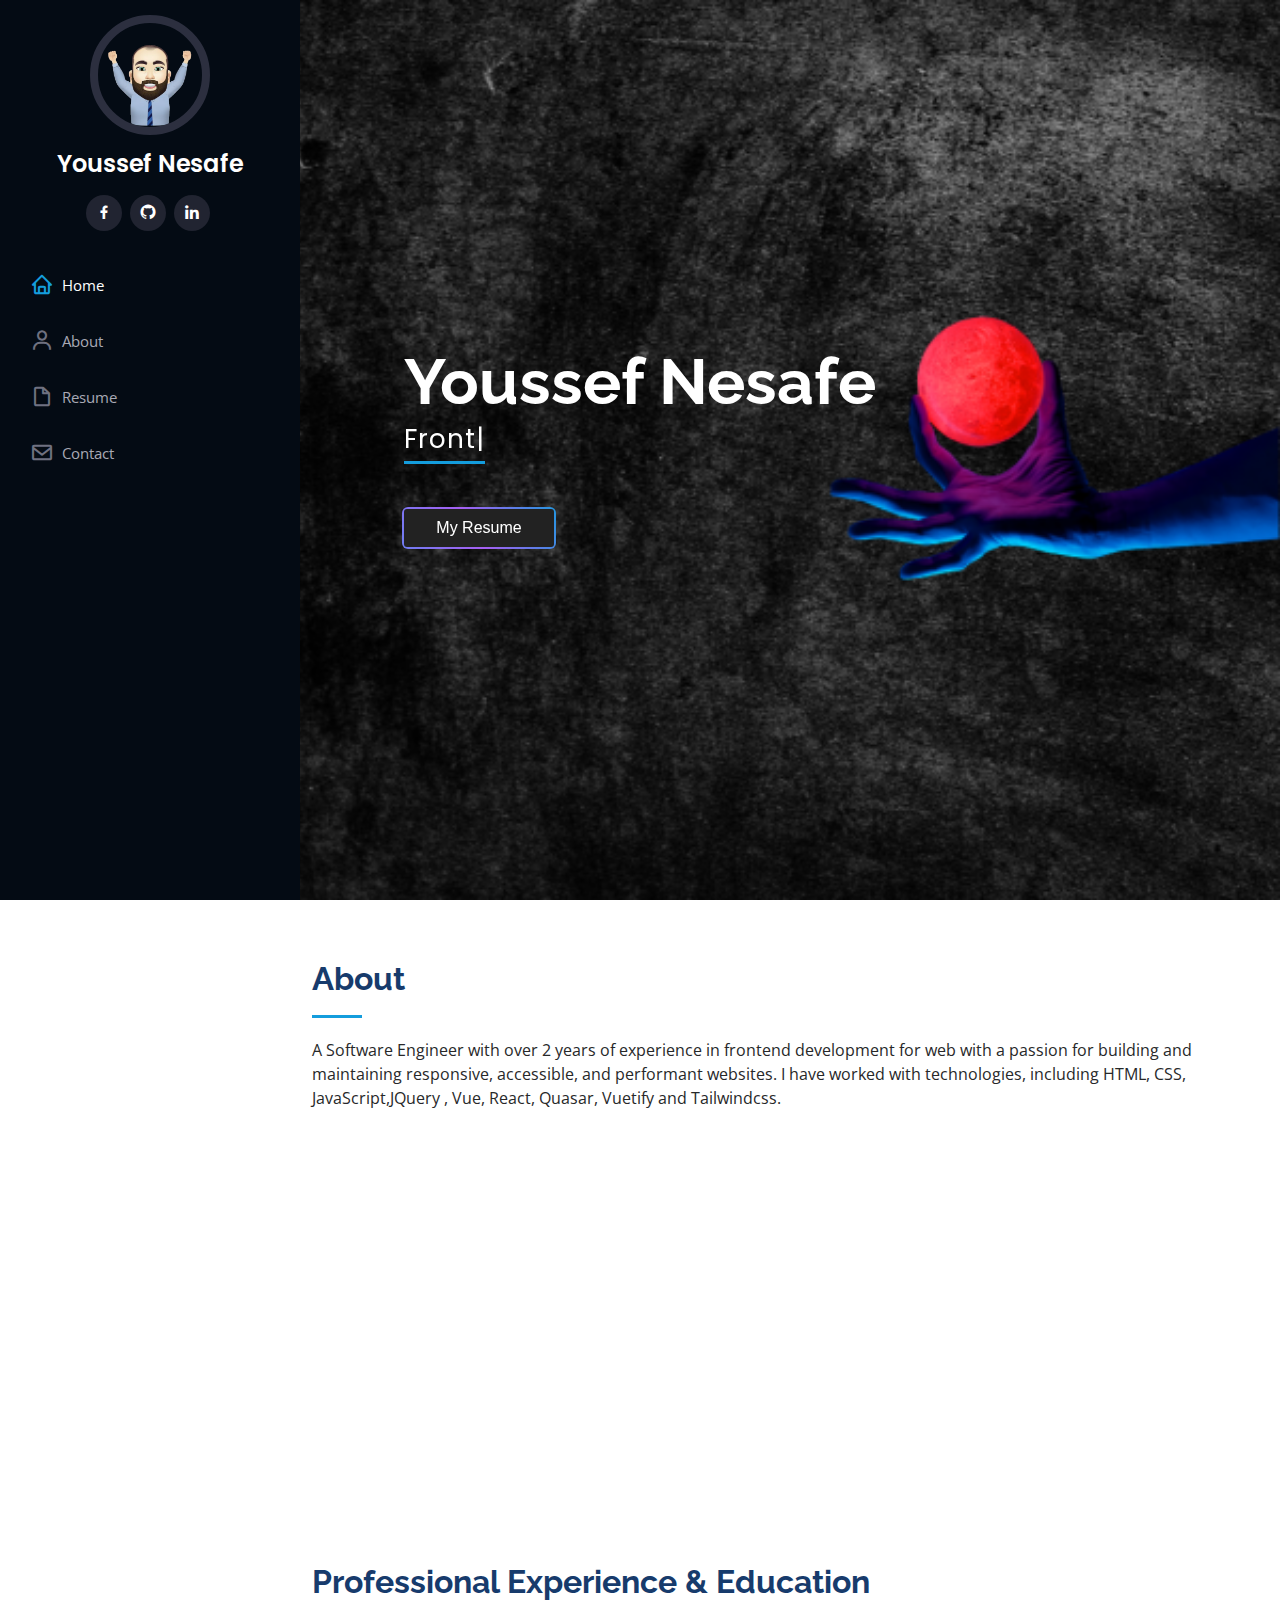
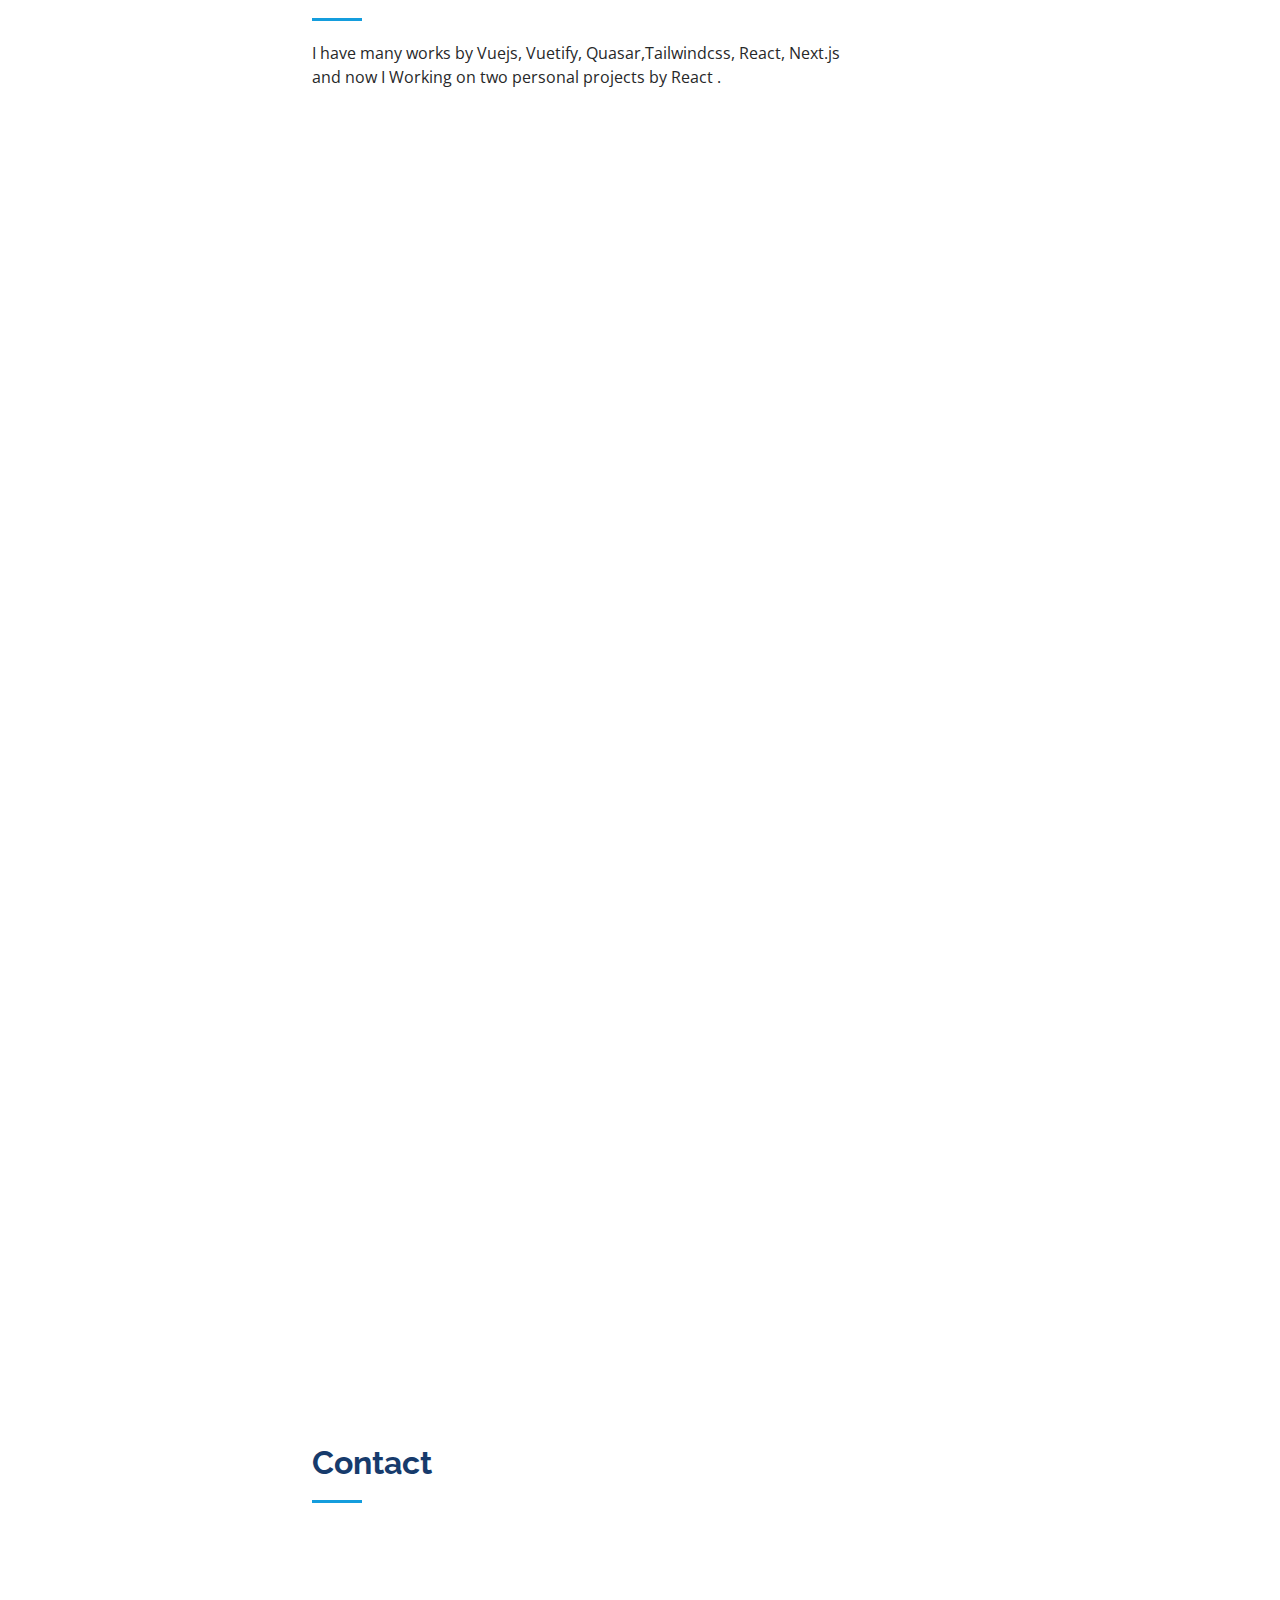
==== commit 5881512a: "add resume" ====
--- a/index.html
+++ b/index.html
@@ -75,6 +75,12 @@
     <div class="hero-container" data-aos="fade-in">
       <h1> Youssef Nesafe</h1>
       <p><span class="typed " data-typed-items="Frontend Engineer"></span></p>
+
+
+      <a class="btn" href="assets/Youssef_Nesafe_Resume.pdf" download>
+        My Resume
+      </a>
+
     </div>
   </section><!-- End Hero -->
 
--- a/assets/css/style.css
+++ b/assets/css/style.css
@@ -228,6 +228,43 @@
   letter-spacing: 1px;
   border-bottom: 3px solid #149ddd;
 }
+
+.btn {
+  --border-width: 3px;
+  position: relative;
+  display: flex;
+  justify-content: center;
+  align-items: center;
+  width: 150px;
+  font-family: Lato, sans-serif;
+  color: white;
+  background: #222;
+  border-radius: var(--border-width);
+}
+.btn::after {
+  position: absolute;
+  content: "";
+  top: calc(-1 * var(--border-width));
+  left: calc(-1 * var(--border-width));
+  z-index: -1;
+  width: calc(100% + var(--border-width) * 2);
+  height: calc(100% + var(--border-width) * 2);
+  background: linear-gradient(60deg, #5f86f2, #a65ff2, #149ddd, #f25f61, #f2cb5f,  #5ff2f0);
+  /* background: linear-gradient(60deg, #040b14,  #0e2442,#149ddd, #122f57, #149ddd,#050d18,#173b6c); */
+  background-size: 300% 300%;
+  background-position: 0 50%;
+  border-radius: calc(2 * var(--border-width));
+  animation: moveGradient 4s alternate infinite;
+}
+.btn:hover{
+  color: #149ddd;
+}
+@keyframes moveGradient {
+  50% {
+    background-position: 100% 50%;
+  }
+}
+
 @media (min-width: 1024px) {
   #hero {
     background-attachment: fixed;
